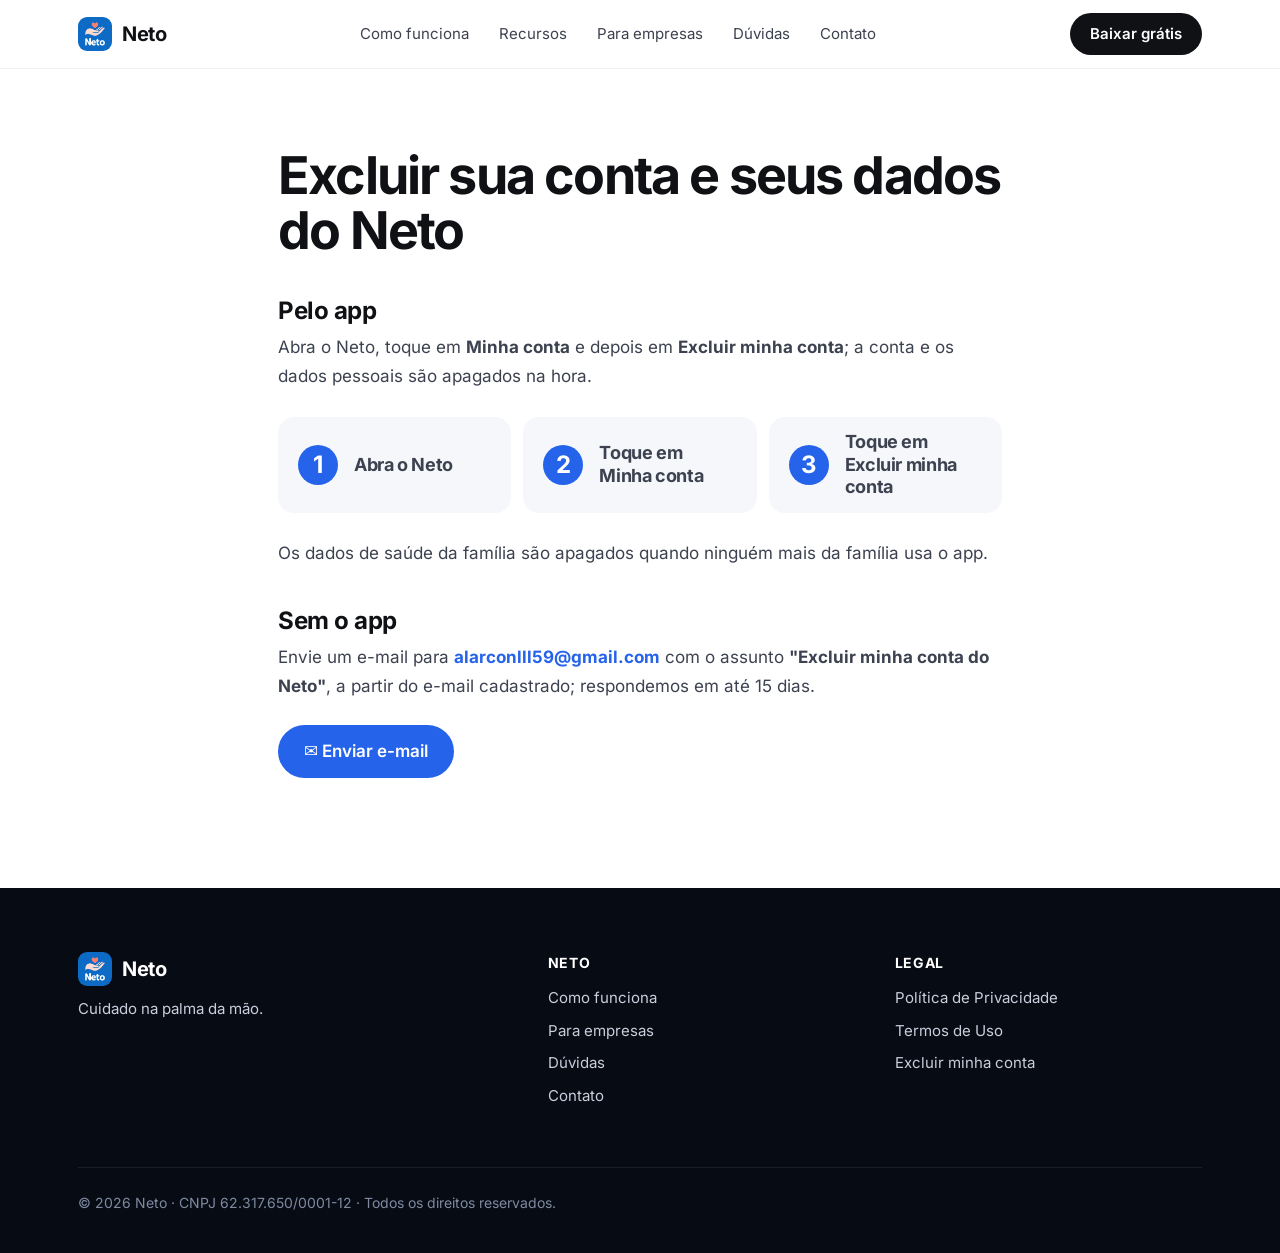
==== excluir-conta/index.html @ 22311f48 "Add files via upload" ====
<!doctype html><html lang="pt-BR"><head><meta charset="utf-8"><meta name="viewport" content="width=device-width,initial-scale=1">
<title>Excluir sua conta e seus dados do Neto — Neto</title><meta name="description" content="Como excluir sua conta do Neto e todos os seus dados, pelo app ou por e-mail."><meta property="og:title" content="Excluir sua conta e seus dados do Neto — Neto"><meta property="og:description" content="Como excluir sua conta do Neto e todos os seus dados, pelo app ou por e-mail."><meta property="og:type" content="website">
<link rel="icon" href="../assets/logo.png"><link rel="canonical" href="https://netoapp.com.br/excluir-conta/"><link rel="stylesheet" href="../assets/neto.css"></head><body>
<header><div class="wrap">
  <a class="logo" href="../" aria-label="Neto, página inicial"><img src="../assets/logo.png" alt="">Neto</a>
  <nav class="top" aria-label="Menu principal">
    <a href="../#como-funciona">Como funciona</a>
    <a href="../#recursos">Recursos</a>
    <a href="../#empresas">Para empresas</a>
    <a href="../#duvidas">Dúvidas</a>
    <a href="../#contato">Contato</a>
  </nav>
  <a class="hcta"href="../#baixar">Baixar grátis</a>
  <button class="menu" aria-label="Abrir menu" onclick="document.querySelector('nav.top').classList.toggle('open')">☰</button>
</div></header>
<main><article class="legal"><h1>Excluir sua conta e seus dados do Neto</h1><h2>Pelo app</h2>
<p>Abra o Neto, toque em <b>Minha conta</b> e depois em <b>Excluir minha conta</b>; a conta e os dados pessoais são apagados na hora.</p>
<ol class="steps" style="margin-top:26px"><li><span class="n" style="font-size:24px">1</span><div><h3 style="font-family:Inter,sans-serif;font-size:21px;margin-top:18px">Abra o Neto</h3></div></li><li><span class="n" style="font-size:24px">2</span><div><h3 style="font-family:Inter,sans-serif;font-size:21px;margin-top:18px">Toque em Minha conta</h3></div></li><li><span class="n" style="font-size:24px">3</span><div><h3 style="font-family:Inter,sans-serif;font-size:21px;margin-top:18px">Toque em Excluir minha conta</h3></div></li></ol>
<p style="margin-top:26px">Os dados de saúde da família são apagados quando ninguém mais da família usa o app.</p><h2>Sem o app</h2>
<p>Envie um e-mail para <a href="mailto:alarconlll59@gmail.com"><b>alarconlll59@gmail.com</b></a> com o assunto <b>"Excluir minha conta do Neto"</b>, a partir do e-mail cadastrado; respondemos em até 15 dias.</p>
<a class="btn btn-gold mt" href="mailto:alarconlll59@gmail.com?subject=Excluir%20minha%20conta%20do%20Neto">✉️ Enviar e-mail</a></article></main>
<footer><div class="wrap">
  <div><a class="logo" href="../"><img src="../assets/logo.png" alt="">Neto</a><p>Cuidado na palma da mão.</p></div>
  <div><h5>NETO</h5><ul><li><a href="../#como-funciona">Como funciona</a></li><li><a href="../#empresas">Para empresas</a></li><li><a href="../#duvidas">Dúvidas</a></li><li><a href="../#contato">Contato</a></li></ul></div>
  <div><h5>LEGAL</h5><ul><li><a href="../privacidade/">Política de Privacidade</a></li><li><a href="../termos/">Termos de Uso</a></li><li><a href="../excluir-conta/">Excluir minha conta</a></li></ul></div>
  <div class="copy">© 2026 Neto · CNPJ 62.317.650/0001-12 · Todos os direitos reservados.</div>
</div></footer>
<script>document.querySelectorAll('nav.top a').forEach(a=>a.addEventListener('click',()=>document.querySelector('nav.top').classList.remove('open')));</script>
</body></html>
---- assets/neto.css ----
@font-face{font-family:Inter;src:url(inter-latin-400-normal.woff2) format("woff2");font-weight:400;font-display:swap}
@font-face{font-family:Inter;src:url(inter-latin-600-normal.woff2) format("woff2");font-weight:600;font-display:swap}
@font-face{font-family:Inter;src:url(inter-latin-700-normal.woff2) format("woff2");font-weight:700;font-display:swap}
:root{--ink:#0f1115;--muted:#5b6170;--line:#e8eaf0;--blue:#2563eb;--blue-d:#1e40af;--soft:#f5f7fb;--gold:#e2b25a;--green:#22c55e;--dark:#070b14;--dmuted:#9aa4b8}
*{box-sizing:border-box;margin:0;padding:0}
html{scroll-behavior:smooth}
body{font-family:Inter,system-ui,sans-serif;color:var(--ink);background:#fff;-webkit-font-smoothing:antialiased;line-height:1.5;font-size:17px}
a{color:inherit;text-decoration:none}
img{max-width:100%;height:auto;display:block}
.wrap{max-width:1180px;margin:0 auto;padding:0 28px}
section{padding:120px 0}
.eyb{color:var(--blue);font-weight:600;font-size:16px;letter-spacing:.01em}
.k{font-weight:700;letter-spacing:.14em;font-size:13px;text-transform:uppercase;color:var(--blue)}
h1,h2,h3{letter-spacing:-.035em;line-height:1.05;font-weight:700}
h2{font-size:clamp(36px,5vw,58px);margin:14px 0 18px}
h3{font-size:21px;letter-spacing:-.02em;line-height:1.25}
.lead{font-size:clamp(18px,2vw,21px);color:var(--muted);max-width:640px}
.center{text-align:center}.center .lead{margin:0 auto}
.btn{display:inline-flex;align-items:center;gap:8px;font-weight:600;border-radius:999px;padding:16px 28px;font-size:17px;transition:transform .2s,box-shadow .2s,background .2s}
.btn:hover{transform:translateY(-2px)}
.btn-p{background:var(--blue);color:#fff;box-shadow:0 10px 24px -10px rgba(37,99,235,.7)}
.btn-p:hover{background:var(--blue-d)}
.btn-l{color:var(--blue);padding-left:8px;padding-right:8px}
.btn-d{background:var(--ink);color:#fff}
.btn-g{background:var(--gold);color:#13233b;border-radius:12px}
.btn-o{border:1px solid rgba(255,255,255,.22);color:#fff;border-radius:12px}
/* nav */
header{position:sticky;top:0;z-index:50;background:rgba(255,255,255,.78);backdrop-filter:saturate(180%) blur(16px);-webkit-backdrop-filter:saturate(180%) blur(16px);border-bottom:1px solid rgba(0,0,0,.05)}
header .wrap{display:flex;align-items:center;justify-content:space-between;height:68px}
.logo{display:flex;align-items:center;gap:10px;font-weight:700;font-size:20px;letter-spacing:-.02em}
.logo img{width:34px;height:34px;border-radius:9px}
nav.top{display:flex;gap:30px;font-size:15px;color:#3d4250}
nav.top a:hover{color:var(--ink)}
.hcta{background:var(--ink);color:#fff;border-radius:999px;padding:10px 20px;font-weight:600;font-size:15px}
.menu{display:none;background:none;border:0;font-size:24px;cursor:pointer}
/* hero */
.hero{text-align:center;padding:90px 0 0;overflow:hidden;background:radial-gradient(900px 520px at 50% 85%,#e6eeff,#fff 70%)}
.hero h1{font-size:clamp(48px,8vw,92px);letter-spacing:-.05em;line-height:.98;margin:16px auto 24px;max-width:1000px}
.hero .lead{margin:0 auto}
.hero .btns{display:flex;justify-content:center;gap:18px;flex-wrap:wrap;margin-top:34px}
.trust{display:flex;justify-content:center;gap:26px;flex-wrap:wrap;margin-top:26px;color:var(--muted);font-size:15px}
.trust span:before{content:"✓ ";color:var(--green);font-weight:700}
.stage{position:relative;height:540px;margin-top:64px;display:flex;justify-content:center}
.phone{width:300px;height:610px;border-radius:46px;background:#0b1220;padding:12px;box-shadow:0 50px 90px -30px rgba(15,30,70,.55);flex:none}
.scr{width:100%;height:100%;border-radius:36px;background:linear-gradient(180deg,#1a43a0,#143585);color:#fff;display:flex;flex-direction:column;align-items:center;padding:58px 22px 22px;position:relative;overflow:hidden}
.scr .notch{position:absolute;top:12px;width:90px;height:24px;border-radius:14px;background:#0b1220}
.scr .bell{margin-bottom:14px;animation:ring 2.4s ease-in-out infinite;transform-origin:50% 10%}
@keyframes ring{0%,60%,100%{transform:rotate(0)}65%{transform:rotate(14deg)}72%{transform:rotate(-12deg)}79%{transform:rotate(8deg)}86%{transform:rotate(-5deg)}}
.scr .t1{font-weight:700;letter-spacing:.08em;font-size:15px;opacity:.9}
.scr .hr{font-weight:700;font-size:62px;letter-spacing:-.02em;margin:4px 0 22px}
.scr .med{width:100%;background:rgba(255,255,255,.12);border-radius:16px;padding:16px;text-align:left}
.scr .med b{font-size:20px;display:block}.scr .med span{font-size:13px;opacity:.8}
.scr .ok{width:100%;margin-top:16px;background:#4ade80;color:#0b3d1f;font-weight:700;font-size:22px;border-radius:16px;padding:18px;text-align:center}
.scr .later{width:100%;margin-top:10px;background:rgba(255,255,255,.12);font-weight:600;font-size:13px;border-radius:14px;padding:13px;text-align:center;letter-spacing:.04em}
.chip{position:absolute;background:#fff;color:#13233b;border-radius:16px;padding:14px 18px;font-size:15px;box-shadow:0 24px 50px -16px rgba(15,30,70,.3);display:flex;gap:12px;align-items:center;white-space:nowrap;text-align:left;animation:float 6s ease-in-out infinite}
.chip.c2{animation-delay:-3s}
@keyframes float{50%{transform:translateY(-10px)}}
.chip .i{width:36px;height:36px;border-radius:10px;display:grid;place-items:center;color:#fff;flex:none}
.chip small{display:block;color:#6b7280;font-size:12px;margin-top:2px}
.ic{width:22px;height:22px;stroke:currentColor;fill:none;stroke-width:2;stroke-linecap:round;stroke-linejoin:round}
/* problem */
.prob{background:var(--soft)}
.cards3{display:grid;grid-template-columns:repeat(3,1fr);gap:20px;margin-top:56px}
.card{background:#fff;border:1px solid var(--line);border-radius:24px;padding:32px}
.card .ico{width:48px;height:48px;border-radius:14px;display:grid;place-items:center;margin-bottom:20px}
.card p{color:var(--muted);margin-top:8px}
/* steps */
.steps{display:grid;grid-template-columns:repeat(3,1fr);gap:20px;margin-top:56px;counter-reset:s}
.step{border-top:2px solid var(--line);padding-top:26px;position:relative}
.step:before{counter-increment:s;content:"0" counter(s);font-weight:700;color:var(--blue);font-size:15px;letter-spacing:.06em}
.step h3{margin:10px 0 8px;font-size:24px}
.step p{color:var(--muted)}
.step.on{border-color:var(--blue)}
.shots{margin-top:64px;border-radius:28px;overflow:hidden;box-shadow:0 40px 80px -40px rgba(15,30,70,.45)}
/* bento */
.bento{display:grid;grid-template-columns:repeat(4,1fr);gap:16px;margin-top:56px}
.b{background:var(--soft);border-radius:24px;padding:28px;min-height:200px;display:flex;flex-direction:column;justify-content:space-between;transition:transform .25s,box-shadow .25s}
.b:hover{transform:translateY(-4px);box-shadow:0 20px 40px -20px rgba(15,30,70,.25)}
.b .ico{width:44px;height:44px;border-radius:12px;background:#fff;display:grid;place-items:center;color:var(--blue);box-shadow:0 1px 2px rgba(0,0,0,.06)}
.b p{color:var(--muted);font-size:15px;margin-top:6px}
.b.big{grid-column:span 2;background:linear-gradient(135deg,#1d4ed8,#2563eb 60%,#3b82f6);color:#fff}
.b.big p{color:#dbe6ff}.b.big .ico{background:rgba(255,255,255,.15);color:#fff;box-shadow:none}
.b.big h3{font-size:28px}
/* who */
.who{display:grid;grid-template-columns:repeat(3,1fr);gap:20px;margin-top:56px}
.who .card{padding:36px}
.who .em{font-size:34px;margin-bottom:18px}
/* free */
.free{background:var(--soft)}
.freebox{display:grid;grid-template-columns:1.2fr 1fr;gap:40px;align-items:center;background:#fff;border:1px solid var(--line);border-radius:32px;padding:56px}
.checks{list-style:none;display:grid;gap:14px;font-size:18px}
.checks li{display:flex;gap:12px;align-items:center}
.checks li:before{content:"";width:26px;height:26px;border-radius:50%;flex:none;background:#dcfce7 url("data:image/svg+xml,%3Csvg xmlns='http://www.w3.org/2000/svg' viewBox='0 0 24 24' fill='none' stroke='%2316a34a' stroke-width='3' stroke-linecap='round' stroke-linejoin='round'%3E%3Cpath d='M20 6 9 17l-5-5'/%3E%3C/svg%3E") center/14px no-repeat}
/* business (dark) */
.biz{background:var(--dark);color:#e8ecf4;position:relative;overflow:hidden}
.biz:before{content:"";position:absolute;inset:0;background-image:linear-gradient(rgba(255,255,255,.04) 1px,transparent 1px),linear-gradient(90deg,rgba(255,255,255,.04) 1px,transparent 1px);background-size:64px 64px;-webkit-mask-image:radial-gradient(ellipse at 75% 40%,#000 15%,transparent 65%);mask-image:radial-gradient(ellipse at 75% 40%,#000 15%,transparent 65%)}
.biz .glow{position:absolute;width:760px;height:760px;right:-120px;top:-120px;background:radial-gradient(closest-side,rgba(59,130,246,.32),transparent)}
.biz .glow2{position:absolute;width:520px;height:520px;left:30%;bottom:-260px;background:radial-gradient(closest-side,rgba(226,178,90,.18),transparent)}
.biz .wrap{position:relative;display:grid;grid-template-columns:1.1fr 1fr;gap:64px;align-items:center}
.biz .k{color:var(--gold)}
.biz h2{background:linear-gradient(180deg,#fff 35%,#a9bbdc);-webkit-background-clip:text;background-clip:text;color:transparent}
.biz .lead{color:var(--dmuted)}
.biz ul{list-style:none;margin:28px 0 34px;display:grid;gap:14px;font-size:17px}
.biz li{display:flex;gap:12px}.biz li:before{content:"✓";color:#4ade80;font-weight:700}
.biz .btns{display:flex;gap:14px;flex-wrap:wrap}
.pn{border-radius:22px;background:rgba(18,26,44,.82);border:1px solid rgba(255,255,255,.1);padding:26px;box-shadow:0 50px 100px rgba(0,0,0,.55);backdrop-filter:blur(10px)}
.pn h4{font-size:13px;color:var(--dmuted);margin-bottom:16px;display:flex;justify-content:space-between;letter-spacing:.06em;font-weight:600}
.live{color:#4ade80}.live:before{content:"● ";animation:blink 1.6s infinite}
@keyframes blink{50%{opacity:.25}}
.kp{display:grid;grid-template-columns:repeat(4,1fr);gap:10px;margin-bottom:18px}
.kp div{background:rgba(255,255,255,.05);border-radius:14px;padding:14px}.kp b{font-size:28px;display:block;letter-spacing:-.02em}.kp span{font-size:12px;color:#8b95aa}
.bars{display:flex;align-items:flex-end;gap:8px;height:80px;margin:4px 0 16px;padding:0 2px}
.bars i{flex:1;background:linear-gradient(#3b82f6,#1e3a8a);border-radius:5px 5px 0 0}
.row{display:flex;justify-content:space-between;align-items:center;gap:10px;padding:13px 0;border-top:1px solid rgba(255,255,255,.07);font-size:14.5px}
.row small{color:#8b95aa}
.tag{font-size:11px;font-weight:700;border-radius:6px;padding:4px 8px;white-space:nowrap}
.t-ok{background:#14532d;color:#4ade80}.t-al{background:#7f1d1d;color:#fca5a5}.t-ag{background:#1e3a8a;color:#93c5fd}
.fict{font-size:12px;margin-top:12px;color:#5f6b82}
.stats{display:grid;grid-template-columns:repeat(3,1fr);gap:20px;margin-top:80px;padding-top:40px;border-top:1px solid rgba(255,255,255,.1);position:relative}
.stats b{font-size:44px;letter-spacing:-.04em;display:block}.stats span{color:#7f8aa1;font-size:15px}
/* security */
.sec .cards3 .card{background:var(--soft);border:0}
/* download */
.dl{padding:0 0 120px}
.dlbox{border-radius:36px;padding:80px 40px;text-align:center;background:radial-gradient(600px 300px at 50% 0%,#dbe7ff,transparent),#f5f7fb}
.dlbox .gp{display:inline-flex;align-items:center;gap:10px;background:var(--ink);color:#fff;border-radius:14px;padding:12px 22px;margin-bottom:26px;font-size:14px}
.dlbox .gp b{font-size:18px;display:block;line-height:1.1}
.dlbox .btns{display:flex;justify-content:center;gap:14px;flex-wrap:wrap;margin-top:32px}
.small{color:var(--muted);font-size:14px;margin-top:18px}
/* faq */
.faq{max-width:820px;margin:48px auto 0}
details{border-bottom:1px solid var(--line);padding:24px 0}
summary{list-style:none;cursor:pointer;font-weight:600;font-size:20px;display:flex;justify-content:space-between;gap:20px;letter-spacing:-.01em}
summary::-webkit-details-marker{display:none}
summary:after{content:"+";font-size:26px;line-height:1;color:var(--blue);transition:transform .25s}
details[open] summary:after{transform:rotate(45deg)}
details p{color:var(--muted);margin-top:12px;font-size:17px;max-width:700px}
/* contact */
.contact{background:var(--soft)}
.cgrid{display:grid;grid-template-columns:repeat(3,1fr);gap:20px;margin-top:48px}
.cgrid .card{display:flex;flex-direction:column;gap:6px}
.cgrid .card b{font-size:19px;word-break:break-word}
.cgrid .card .btn{margin-top:18px;align-self:flex-start;padding:12px 20px;font-size:15px}
/* footer */
footer{background:var(--dark);color:#c8cfdc;padding:64px 0 40px;font-size:15px}
footer .wrap{display:grid;grid-template-columns:1.4fr 1fr 1fr;gap:40px}
footer .logo{color:#fff;margin-bottom:12px}
footer h5{color:#fff;font-size:14px;margin-bottom:14px;letter-spacing:.04em}
footer ul{list-style:none;display:grid;gap:10px}
footer a:hover{color:#fff}
footer .copy{grid-column:1/-1;border-top:1px solid rgba(255,255,255,.08);padding-top:24px;margin-top:20px;color:#7f8aa1;font-size:14px}
/* reveal */
.reveal{opacity:0;transform:translateY(24px);transition:opacity .8s ease,transform .8s ease}
.reveal.vis{opacity:1;transform:none}
@media (prefers-reduced-motion:reduce){.reveal{opacity:1;transform:none}.chip,.scr .bell{animation:none}}
/* mobile */
@media (max-width:900px){
 section{padding:80px 0}
 nav.top{display:none;position:absolute;top:68px;left:0;right:0;background:#fff;flex-direction:column;gap:0;padding:8px 28px 20px;border-bottom:1px solid var(--line)}
 nav.top.open{display:flex}nav.top a{padding:12px 0;font-size:17px}
 .menu{display:block}.hcta{display:none}
 .cards3,.steps,.who,.cgrid,.biz .wrap,.freebox{grid-template-columns:1fr}
 .bento{grid-template-columns:1fr 1fr}.b.big{grid-column:span 2}
 .freebox{padding:32px}
 .stage{height:480px;margin-top:48px}
 .chip{display:none}
 .kp{grid-template-columns:repeat(2,1fr)}
 .stats{grid-template-columns:1fr;gap:28px;margin-top:56px}
 footer .wrap{grid-template-columns:1fr}
}
@media (max-width:520px){.b{min-height:170px;padding:20px}.b h3{font-size:17px}.wrap{padding:0 22px}.hero{padding-top:56px}}
/* legal pages */
.legal{max-width:780px;margin:0 auto;padding:80px 28px 110px}
.legal h1{font-size:clamp(36px,5vw,52px);margin-bottom:20px}
.legal h2{font-size:24px;letter-spacing:-.02em;margin:40px 0 10px}
.legal p,.legal li{color:#3d4250;font-size:17px;line-height:1.7}
.legal a{color:var(--blue)}
.legal .note{background:#fff7ed;border:1px solid #fed7aa;border-radius:18px;padding:24px}
.legal .steps{list-style:none;display:grid;gap:12px}
.legal .steps li{display:flex;gap:16px;align-items:center;background:var(--soft);border-radius:16px;padding:14px 20px}
.legal .steps .n{width:40px;height:40px;border-radius:50%;background:var(--blue);color:#fff;display:grid;place-items:center;font-weight:700;flex:none}
.legal .steps h3{margin:0!important;font-size:18px!important}
.legal .btn{display:inline-flex;margin-top:24px;background:var(--blue);color:#fff;border-radius:999px;padding:14px 26px;font-weight:600}
.mt{margin-top:24px}
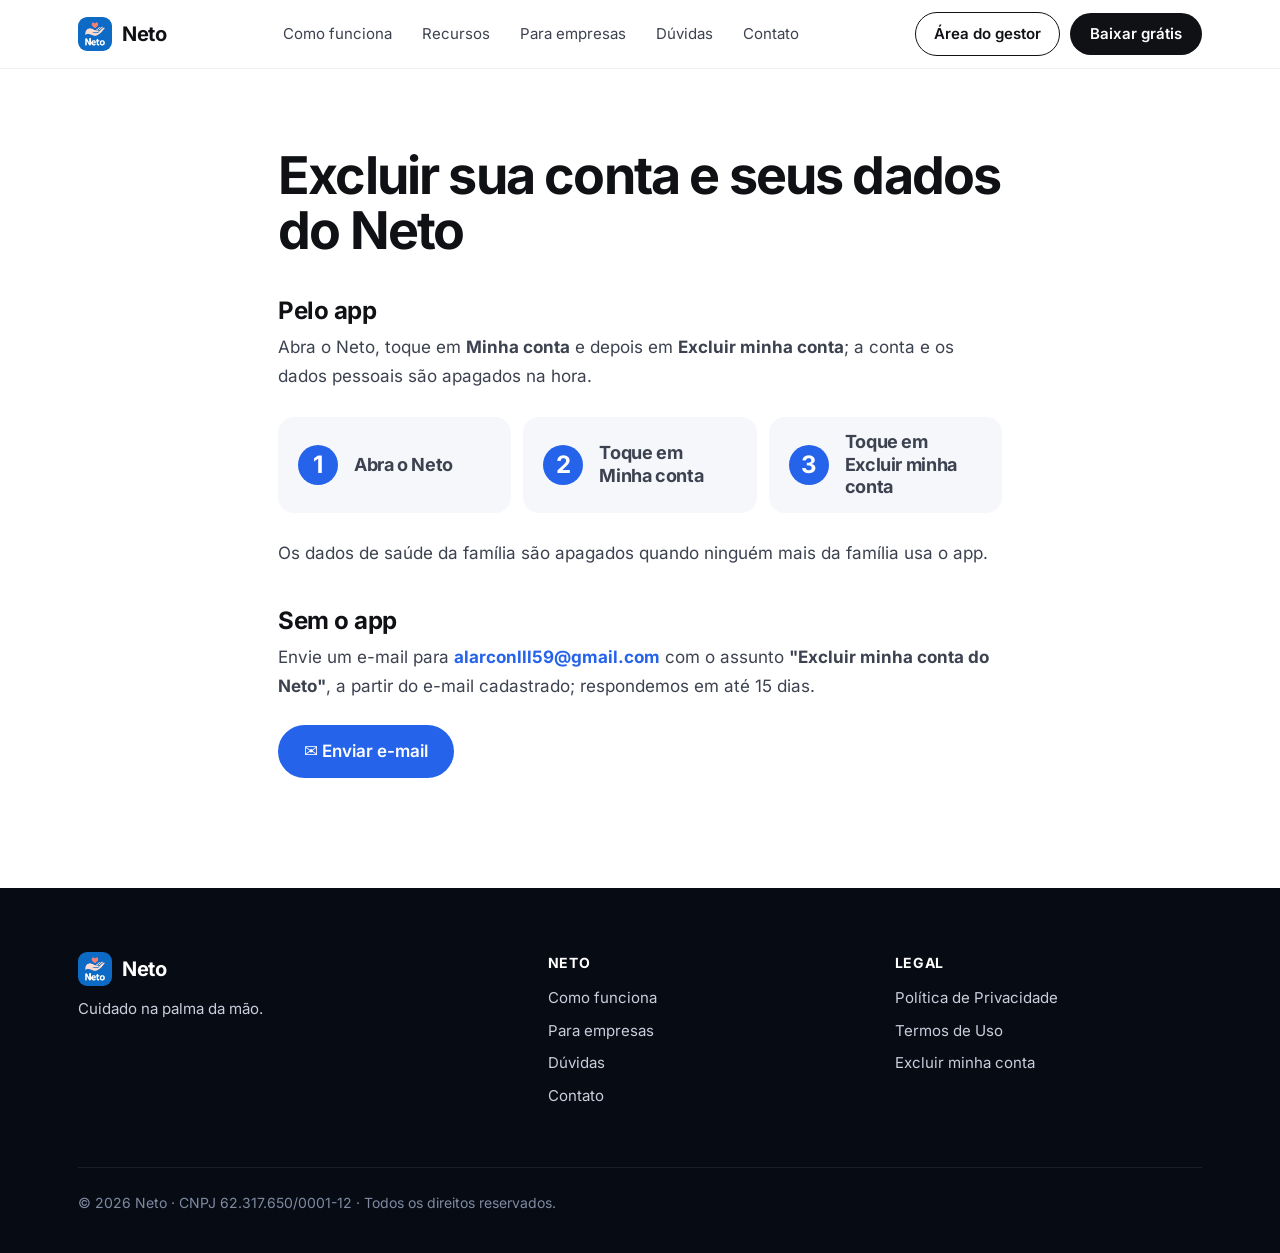
==== commit 3b1c0035: "Add files via upload" ====
--- a/excluir-conta/index.html
+++ b/excluir-conta/index.html
@@ -10,7 +10,7 @@
     <a href="../#duvidas">Dúvidas</a>
     <a href="../#contato">Contato</a>
   </nav>
-  <a class="hcta"href="../#baixar">Baixar grátis</a>
+  <span class="hacts"><a class="hlogin" href="../parceiros/">Área do gestor</a><a class="hcta" href="../#baixar">Baixar grátis</a></span>
   <button class="menu" aria-label="Abrir menu" onclick="document.querySelector('nav.top').classList.toggle('open')">☰</button>
 </div></header>
 <main><article class="legal"><h1>Excluir sua conta e seus dados do Neto</h1><h2>Pelo app</h2>
--- a/assets/neto.css
+++ b/assets/neto.css
@@ -32,6 +32,7 @@
 nav.top{display:flex;gap:30px;font-size:15px;color:#3d4250}
 nav.top a:hover{color:var(--ink)}
 .hcta{background:var(--ink);color:#fff;border-radius:999px;padding:10px 20px;font-weight:600;font-size:15px}
+.hacts{display:flex;align-items:center;gap:10px}.hlogin{font-weight:600;font-size:15px;padding:10px 18px;border-radius:999px;border:1.5px solid var(--ink)}.hlogin:hover{background:var(--ink);color:#fff}
 .menu{display:none;background:none;border:0;font-size:24px;cursor:pointer}
 /* hero */
 .hero{text-align:center;padding:90px 0 0;overflow:hidden;background:radial-gradient(900px 520px at 50% 85%,#e6eeff,#fff 70%)}
@@ -158,7 +159,7 @@
  section{padding:80px 0}
  nav.top{display:none;position:absolute;top:68px;left:0;right:0;background:#fff;flex-direction:column;gap:0;padding:8px 28px 20px;border-bottom:1px solid var(--line)}
  nav.top.open{display:flex}nav.top a{padding:12px 0;font-size:17px}
- .menu{display:block}.hcta{display:none}
+ .menu{display:block}.hcta{display:none}.hlogin{padding:8px 14px;font-size:14px}
  .cards3,.steps,.who,.cgrid,.biz .wrap,.freebox{grid-template-columns:1fr}
  .bento{grid-template-columns:1fr 1fr}.b.big{grid-column:span 2}
  .freebox{padding:32px}
